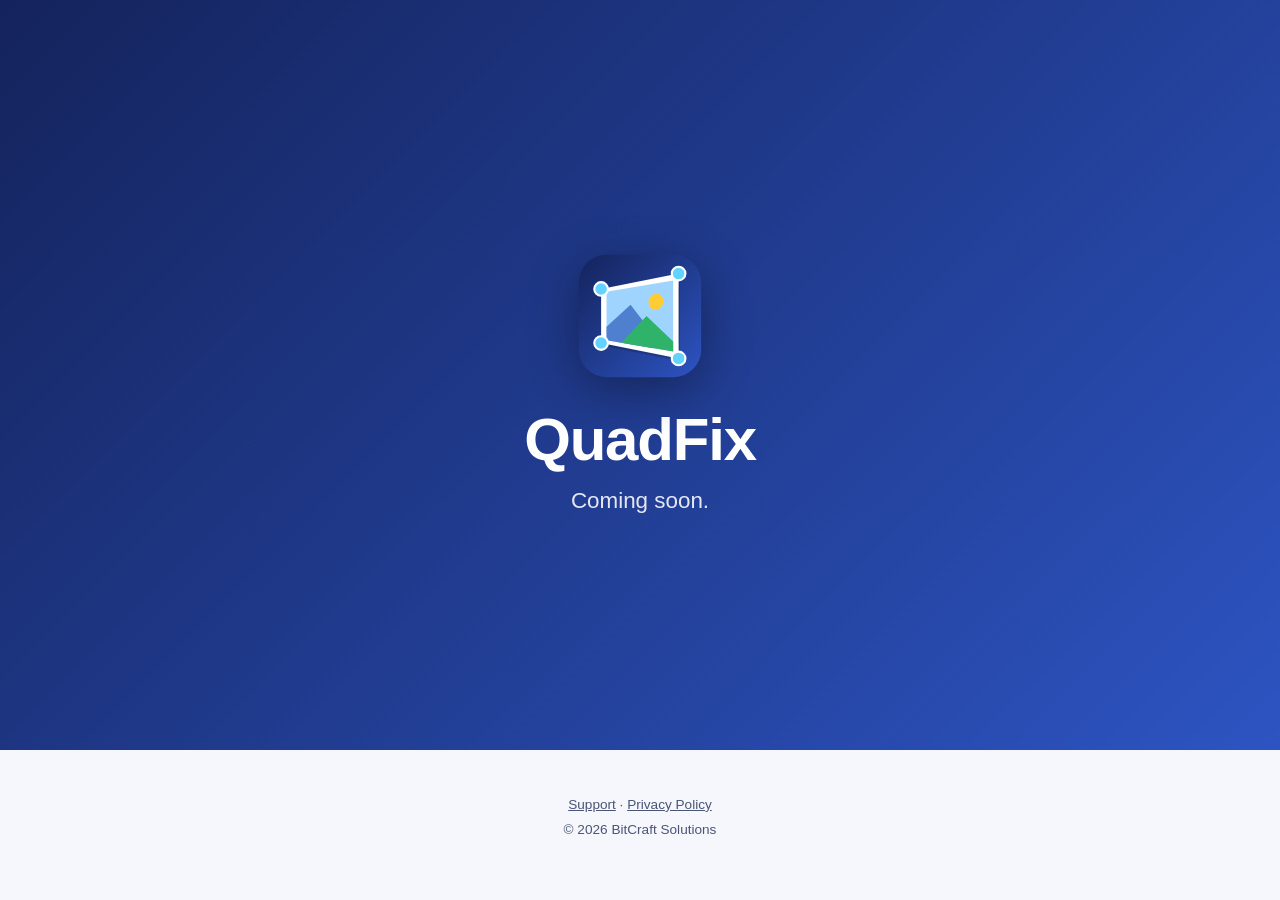
==== index.html @ a23055e4 "support and privacy" ====
<!DOCTYPE html>
<html lang="en">
<head>
  <meta charset="UTF-8">
  <meta name="viewport" content="width=device-width, initial-scale=1.0">
  <title>QuadFix • Coming soon</title>
  <meta name="description" content="QuadFix is coming soon.">
  <link rel="canonical" href="https://quadfix.ronaldsuwandi.com/">

  <meta property="og:type" content="website">
  <meta property="og:url" content="https://quadfix.ronaldsuwandi.com/">
  <meta property="og:title" content="QuadFix • Coming soon">
  <meta property="og:image" content="https://quadfix.ronaldsuwandi.com/img/og.png">

  <meta name="theme-color" content="#14235c">
  <link rel="icon" type="image/svg+xml" href="/img/logo.svg">
  <link rel="apple-touch-icon" href="/img/apple-touch-icon.png">
  <link rel="stylesheet" href="/style.css">
</head>
<body class="soon">

  <header class="hero">
    <div class="wrap">
      <img class="logo" src="/img/logo.svg" alt="">
      <h1>QuadFix</h1>
      <p class="tagline">Coming soon.</p>
    </div>
  </header>

  <footer>
    <p><a href="/support/">Support</a> · <a href="/privacy-policy/">Privacy Policy</a></p>
    <p>&copy; 2026 BitCraft Solutions</p>
  </footer>

</body>
</html>
---- style.css ----
/* Colours come from the app icon (design/icon/full.svg in the app repo). */
:root {
  --navy: #14235c;
  --blue: #2d54c2;
  --handle: #64d2ff;
  --sun: #ffcc33;
  --bg: #f5f7fc;
  --surface: #fff;
  --ink: #0f1a3d;
  --ink-soft: #4a5578;
  --line: #e3e8f4;
  --link: var(--blue);
  --shadow: 0 10px 30px rgba(20, 35, 92, 0.12);
  --max-width: 1040px;
  color-scheme: light dark;
}

@media (prefers-color-scheme: dark) {
  :root {
    --bg: #0b1129;
    --surface: #141c3d;
    --ink: #eef2ff;
    --ink-soft: #a8b2d6;
    --line: #232d55;
    --link: var(--handle);
    --shadow: 0 10px 30px rgba(0, 0, 0, 0.4);
  }
}

* { box-sizing: border-box; }

body {
  margin: 0;
  background: var(--bg);
  color: var(--ink);
  /* Apple-only app: the system font is SF on every device that can run it. */
  font: 17px/1.55 -apple-system, BlinkMacSystemFont, "Segoe UI", Roboto, sans-serif;
  -webkit-font-smoothing: antialiased;
}

a { color: var(--link); }

img { max-width: 100%; height: auto; display: block; }

.wrap {
  max-width: var(--max-width);
  margin: 0 auto;
  padding: 0 24px;
}

h1, h2, h3 { line-height: 1.2; letter-spacing: -0.02em; }

h2 {
  font-size: clamp(1.6rem, 4vw, 2.2rem);
  margin: 0 0 12px;
}

.lead {
  color: var(--ink-soft);
  font-size: 1.1rem;
  max-width: 56ch;
  margin: 0 0 40px;
}

section { padding: 80px 0; }

/* Hero */
.hero {
  background: linear-gradient(135deg, var(--navy), var(--blue));
  color: #fff;
  text-align: center;
  padding: 72px 0 64px;
}

.hero .logo {
  width: 152px;
  height: 152px;
  margin: 0 auto;
  filter: drop-shadow(0 12px 24px rgba(0, 0, 0, 0.35));
}

.hero h1 {
  font-size: clamp(2.6rem, 8vw, 3.75rem);
  font-weight: 800;
  margin: 12px 0 8px;
}

.hero .tagline {
  font-size: clamp(1.15rem, 3vw, 1.4rem);
  max-width: 34ch;
  margin: 0 auto 32px;
  color: rgba(255, 255, 255, 0.88);
}

.badge img { height: 52px; margin: 0 auto; }

.platforms {
  margin: 16px 0 0;
  font-size: 0.9rem;
  color: rgba(255, 255, 255, 0.7);
}

/* Small page heroes (support, privacy) */
.hero.small { padding: 48px 0 40px; }
.hero.small .logo { width: 88px; height: 88px; }
.hero.small h1 { font-size: 2.25rem; }
.hero.small .tagline { margin-bottom: 0; }

/* Before / editor / after */
.steps {
  display: grid;
  grid-template-columns: 1fr auto 1fr auto 1fr;
  align-items: center;
  gap: 16px;
  margin: 0;
  padding: 0;
  list-style: none;
}

.steps li { text-align: center; }

.steps img {
  width: 100%;
  max-width: 260px;
  margin: 0 auto;
  border-radius: 28px;
  border: 6px solid #1b1b1f;
  box-shadow: var(--shadow);
}

.steps .arrow {
  font-size: 1.75rem;
  color: var(--blue);
}

.caption-title { font-weight: 700; margin: 16px 0 2px; }
.caption-sub { color: var(--ink-soft); font-size: 0.92rem; margin: 0; }

/* Features */
.features {
  background: var(--surface);
  border-block: 1px solid var(--line);
}

.feature-grid {
  display: grid;
  grid-template-columns: repeat(auto-fit, minmax(210px, 1fr));
  gap: 20px;
}

.feature {
  background: var(--bg);
  border: 1px solid var(--line);
  border-radius: 18px;
  padding: 24px;
}

.feature h3 {
  margin: 0 0 8px;
  font-size: 1.1rem;
  display: flex;
  align-items: center;
  gap: 10px;
}

/* Mirrors the corner handles in the icon. */
.feature h3::before {
  content: "";
  width: 12px;
  height: 12px;
  border-radius: 50%;
  background: var(--handle);
  border: 3px solid #fff;
  box-shadow: 0 0 0 1px rgba(20, 35, 92, 0.25);
  flex: none;
}

.feature p, .feature ul { margin: 0; color: var(--ink-soft); }
.feature ul { padding-left: 18px; }
.feature li + li { margin-top: 6px; }

/* How to */
.howto {
  display: grid;
  grid-template-columns: 1fr 1.4fr;
  gap: 48px;
  align-items: center;
}

.howto ol {
  margin: 0;
  padding: 0;
  list-style: none;
  counter-reset: step;
}

.howto ol li {
  counter-increment: step;
  position: relative;
  padding-left: 52px;
  margin-bottom: 24px;
}

.howto ol li::before {
  content: counter(step);
  position: absolute;
  left: 0;
  top: -2px;
  width: 36px;
  height: 36px;
  border-radius: 50%;
  background: var(--blue);
  color: #fff;
  font-weight: 700;
  display: grid;
  place-items: center;
}

.howto .shot { filter: drop-shadow(var(--shadow)); }

.tip {
  border-left: 4px solid var(--sun);
  background: var(--surface);
  border-radius: 0 12px 12px 0;
  padding: 14px 18px;
  color: var(--ink-soft);
  font-size: 0.95rem;
  margin: 0;
}

.tip strong { color: var(--ink); }

/* Cards (support, privacy) */
.page {
  max-width: 720px;
  margin: 0 auto;
  padding: 48px 24px 16px;
}

.card {
  background: var(--surface);
  border: 1px solid var(--line);
  border-radius: 18px;
  padding: 28px 32px;
  margin-bottom: 20px;
}

.card h2 { font-size: 1.35rem; margin-top: 0; }
.card p:last-child, .card ul:last-child { margin-bottom: 0; }
.card ul, .card ol { padding-left: 20px; }
.card li + li { margin-top: 8px; }
.card .updated { color: var(--ink-soft); }

.email { font-weight: 600; font-size: 1.1rem; }

/* Footer */
footer {
  text-align: center;
  padding: 40px 24px 56px;
  color: var(--ink-soft);
  font-size: 0.85rem;
}

footer p { margin: 4px 0; }
footer a { color: var(--ink-soft); }

@media (max-width: 760px) {
  section { padding: 56px 0; }
  .steps { grid-template-columns: 1fr; gap: 8px; }
  .steps .arrow { transform: rotate(90deg); }
  .steps img { max-width: 220px; }
  .howto { grid-template-columns: 1fr; gap: 32px; }
}

/* Coming-soon page: the hero fills the screen above the footer. */
body.soon { min-height: 100vh; display: flex; flex-direction: column; }
body.soon .hero { flex: 1; display: grid; place-items: center; }
body.soon .tagline { margin-bottom: 0; }
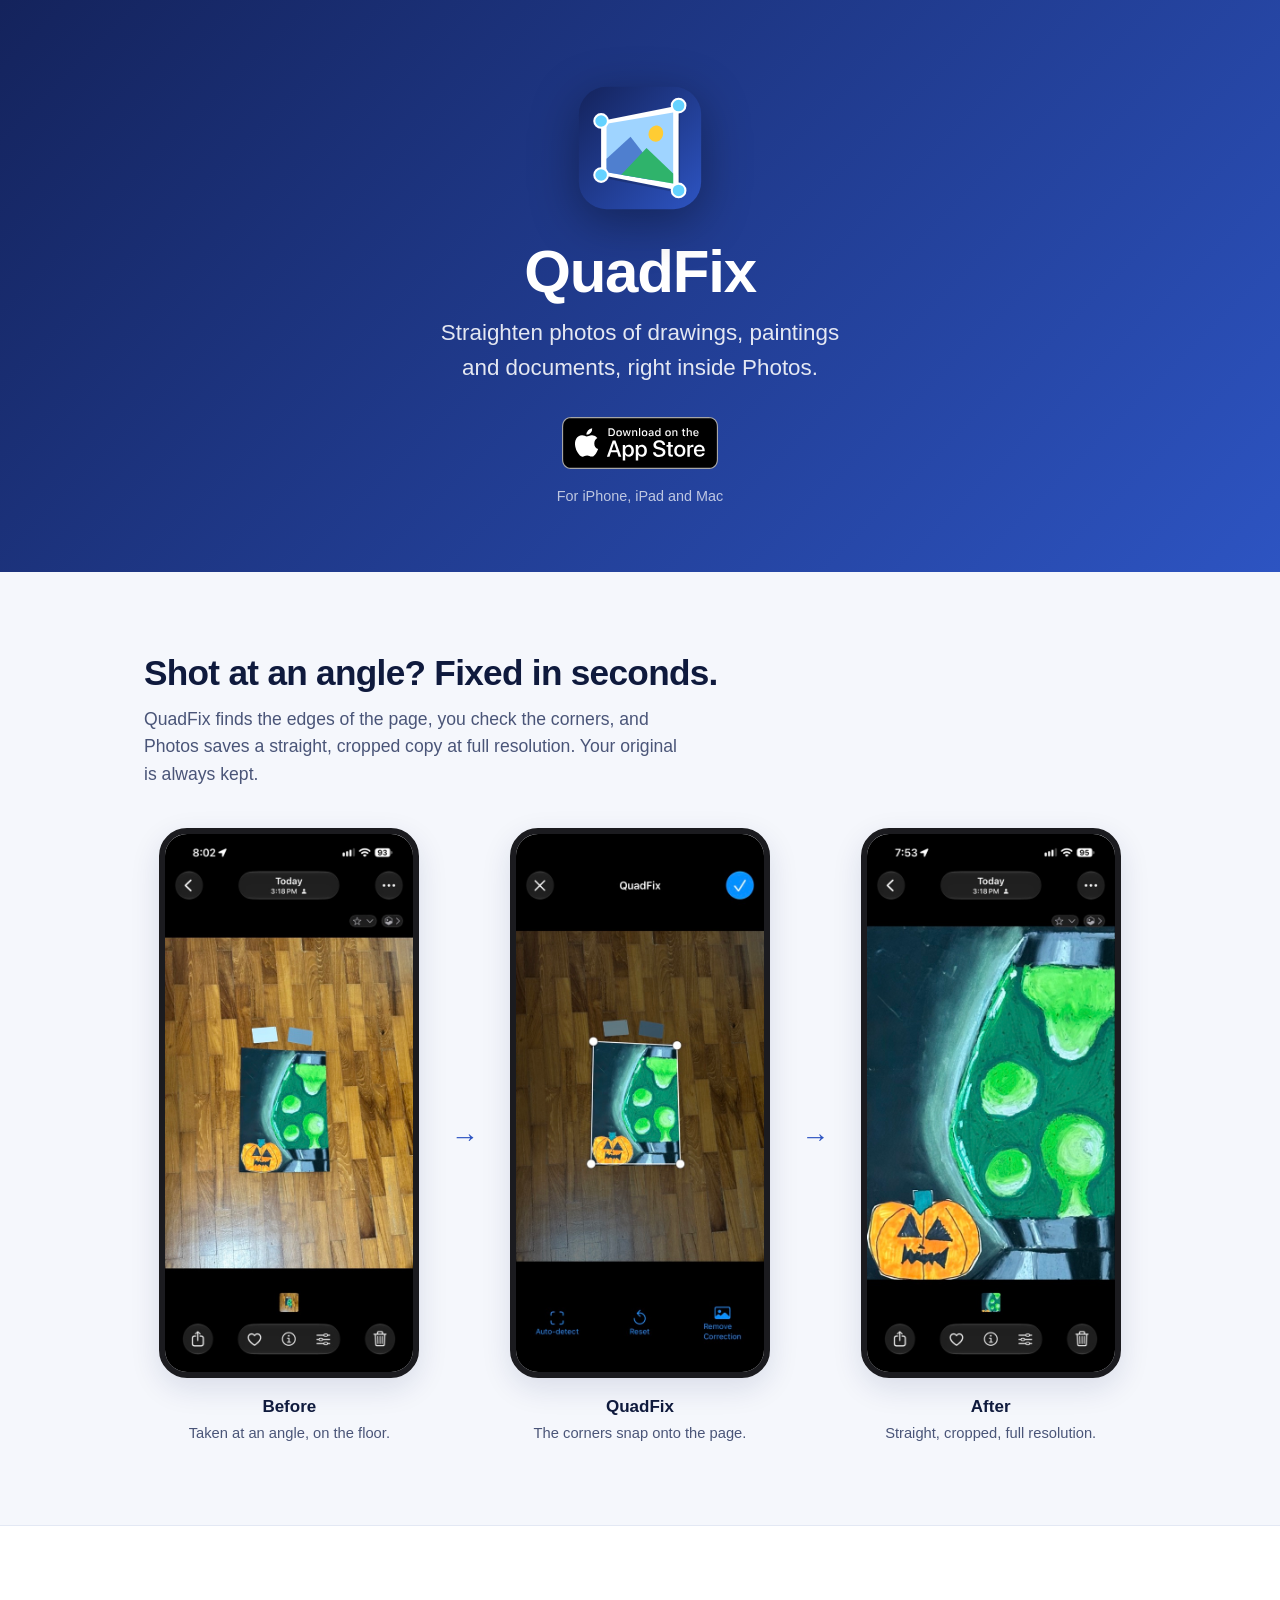
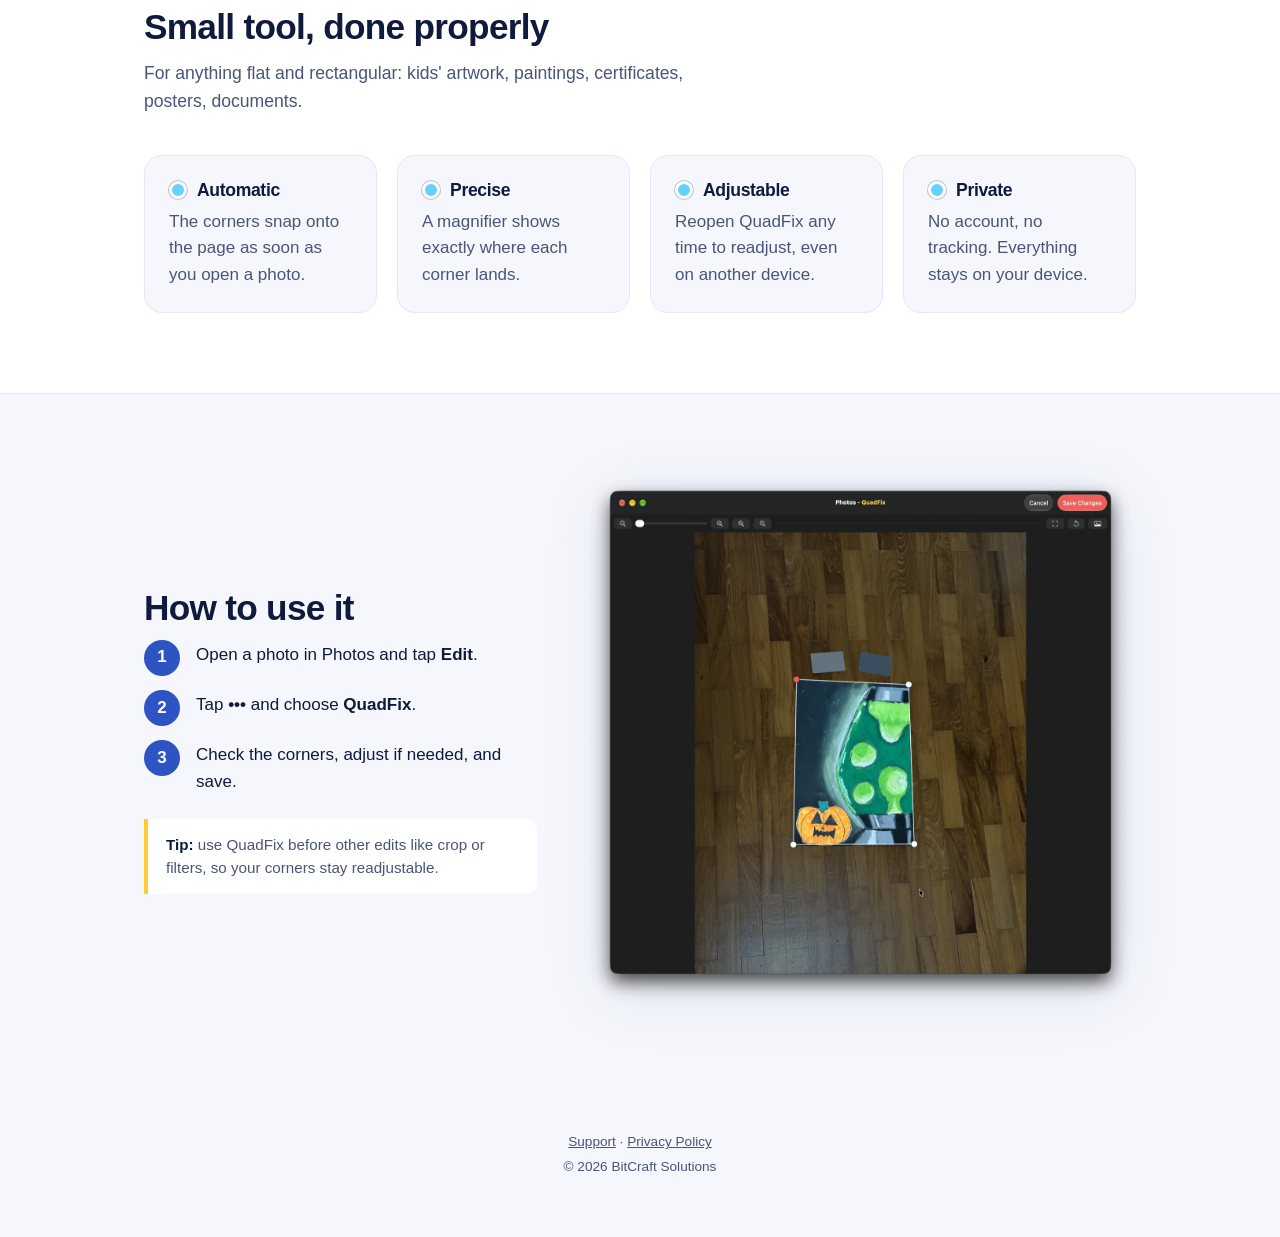
==== commit f16a73fe: "Updated main page" ====
--- a/index.html
+++ b/index.html
@@ -3,29 +3,103 @@
 <head>
   <meta charset="UTF-8">
   <meta name="viewport" content="width=device-width, initial-scale=1.0">
-  <title>QuadFix • Coming soon</title>
-  <meta name="description" content="QuadFix is coming soon.">
+  <title>QuadFix • Straighten artwork in Photos</title>
+  <meta name="description" content="Fix skewed photos of drawings, paintings and documents right inside Apple Photos. Drag 4 corners, save, done. Non-destructive, private, on iPhone, iPad and Mac.">
   <link rel="canonical" href="https://quadfix.ronaldsuwandi.com/">
 
   <meta property="og:type" content="website">
   <meta property="og:url" content="https://quadfix.ronaldsuwandi.com/">
-  <meta property="og:title" content="QuadFix • Coming soon">
+  <meta property="og:title" content="QuadFix • Straighten artwork in Photos">
+  <meta property="og:description" content="Fix skewed photos of drawings, paintings and documents right inside Apple Photos. Non-destructive and private.">
   <meta property="og:image" content="https://quadfix.ronaldsuwandi.com/img/og.png">
+  <meta name="twitter:card" content="summary_large_image">
 
   <meta name="theme-color" content="#14235c">
   <link rel="icon" type="image/svg+xml" href="/img/logo.svg">
   <link rel="apple-touch-icon" href="/img/apple-touch-icon.png">
   <link rel="stylesheet" href="/style.css">
 </head>
-<body class="soon">
+<body>
 
   <header class="hero">
     <div class="wrap">
       <img class="logo" src="/img/logo.svg" alt="">
       <h1>QuadFix</h1>
-      <p class="tagline">Coming soon.</p>
+      <p class="tagline">Straighten photos of drawings, paintings and documents, right inside Photos.</p>
+      <a class="badge" href="https://apps.apple.com/us/app/quadfix/id6836408722">
+        <img src="/img/appstore.svg" alt="Download on the App Store">
+      </a>
+      <p class="platforms">For iPhone, iPad and Mac</p>
     </div>
   </header>
+
+  <main>
+    <section>
+      <div class="wrap">
+        <h2>Shot at an angle? Fixed in seconds.</h2>
+        <p class="lead">QuadFix finds the edges of the page, you check the corners, and Photos saves a straight, cropped copy at full resolution. Your original is always kept.</p>
+        <ol class="steps">
+          <li>
+            <img src="/img/before.jpg" alt="A painting photographed at an angle on a wooden floor" width="553" height="1200" loading="lazy">
+            <p class="caption-title">Before</p>
+            <p class="caption-sub">Taken at an angle, on the floor.</p>
+          </li>
+          <li class="arrow" aria-hidden="true">→</li>
+          <li>
+            <img src="/img/editor-ios.jpg" alt="QuadFix in Photos with its 4 corners on the edges of the painting" width="553" height="1200" loading="lazy">
+            <p class="caption-title">QuadFix</p>
+            <p class="caption-sub">The corners snap onto the page.</p>
+          </li>
+          <li class="arrow" aria-hidden="true">→</li>
+          <li>
+            <img src="/img/after.jpg" alt="The painting straightened and cropped" width="553" height="1200" loading="lazy">
+            <p class="caption-title">After</p>
+            <p class="caption-sub">Straight, cropped, full resolution.</p>
+          </li>
+        </ol>
+      </div>
+    </section>
+
+    <section class="features">
+      <div class="wrap">
+        <h2>Small tool, done properly</h2>
+        <p class="lead">For anything flat and rectangular: kids' artwork, paintings, certificates, posters, documents.</p>
+        <div class="feature-grid">
+          <div class="feature">
+            <h3>Automatic</h3>
+            <p>The corners snap onto the page as soon as you open a photo.</p>
+          </div>
+          <div class="feature">
+            <h3>Precise</h3>
+            <p>A magnifier shows exactly where each corner lands.</p>
+          </div>
+          <div class="feature">
+            <h3>Adjustable</h3>
+            <p>Reopen QuadFix any time to readjust, even on another device.</p>
+          </div>
+          <div class="feature">
+            <h3>Private</h3>
+            <p>No account, no tracking. Everything stays on your device.</p>
+          </div>
+        </div>
+      </div>
+    </section>
+
+    <section>
+      <div class="wrap howto">
+        <div>
+          <h2>How to use it</h2>
+          <ol>
+            <li>Open a photo in Photos and tap <strong>Edit</strong>.</li>
+            <li>Tap <strong>•••</strong> and choose <strong>QuadFix</strong>.</li>
+            <li>Check the corners, adjust if needed, and save.</li>
+          </ol>
+          <p class="tip"><strong>Tip:</strong> use QuadFix before other edits like crop or filters, so your corners stay readjustable.</p>
+        </div>
+        <img class="shot" src="/img/editor-mac.webp" alt="QuadFix open inside Photos on the Mac" width="1400" height="1356" loading="lazy">
+      </div>
+    </section>
+  </main>
 
   <footer>
     <p><a href="/support/">Support</a> · <a href="/privacy-policy/">Privacy Policy</a></p>
